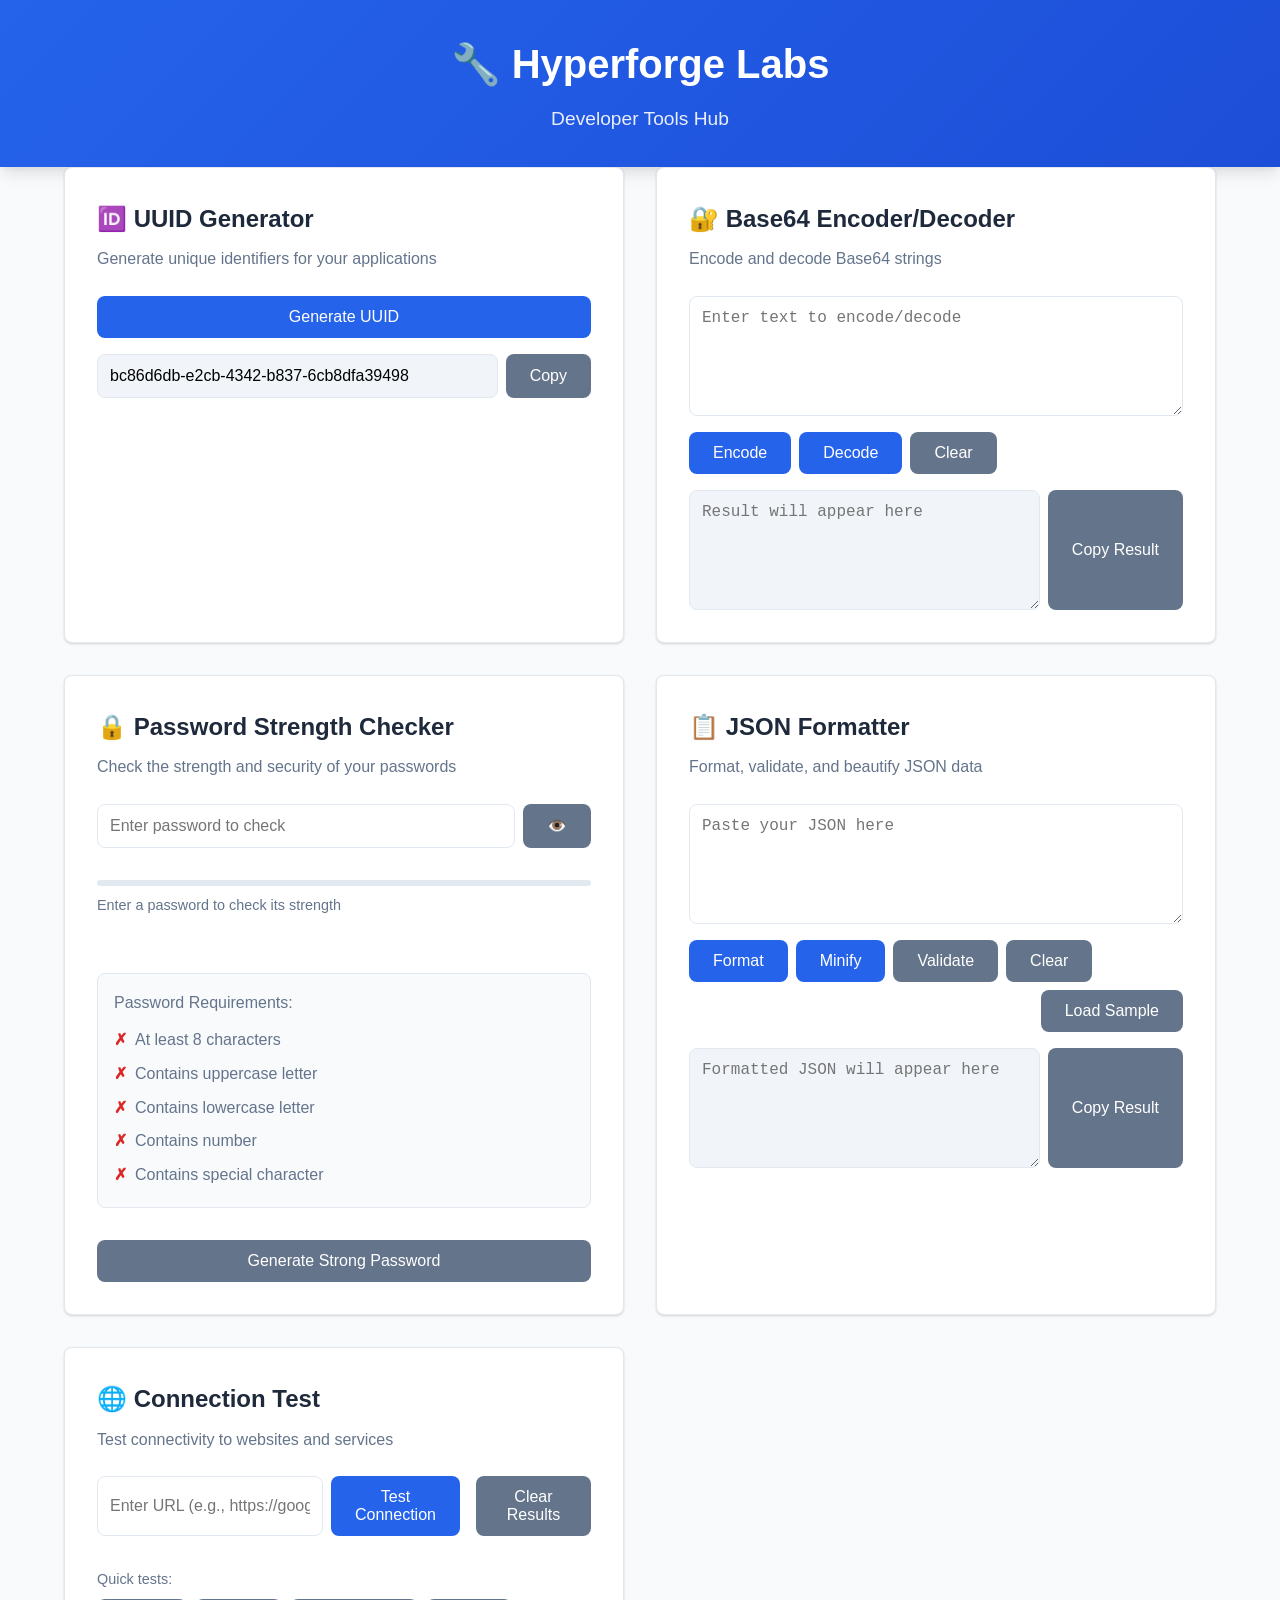
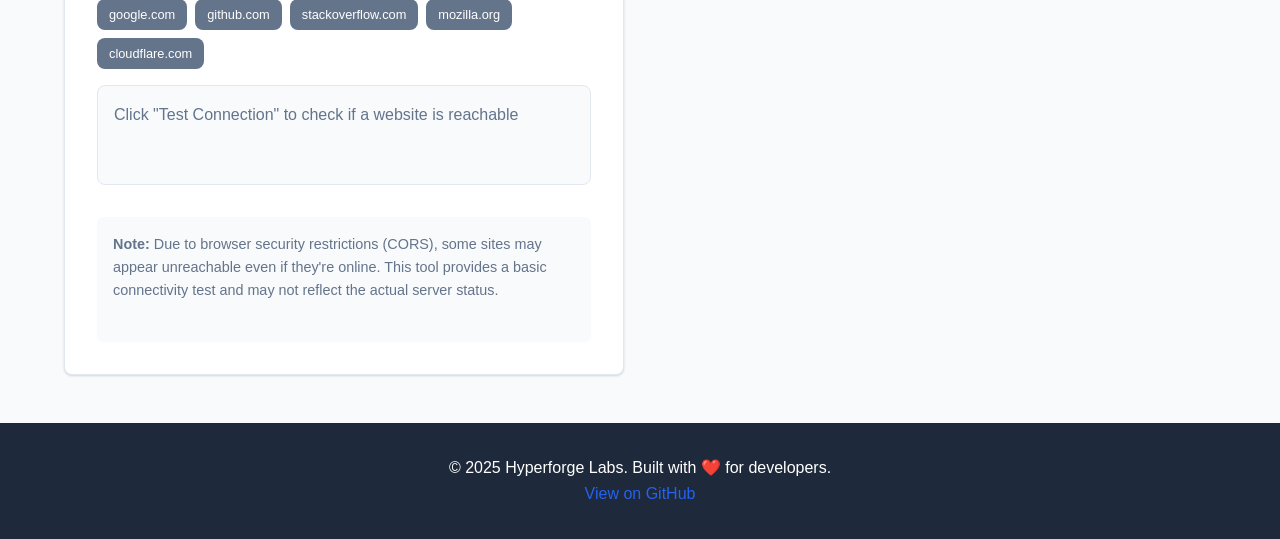
==== index.html @ ff6b42f8 "Initial commit: Hyperforge Labs Developer Tools Hub 🔧 Features included: - UUID Generator with copy " ====
<!DOCTYPE html>
<html lang="en">

<head>
    <meta charset="UTF-8">
    <meta name="viewport" content="width=device-width, initial-scale=1.0">
    <title>Hyperforge Labs – Developer Tools Hub</title>
    <link rel="stylesheet" href="css/styles.css">
    <link rel="icon" type="image/svg+xml" href="favicon.svg">
    <link rel="manifest" href="manifest.json">
    <meta name="description" content="A collection of essential developer tools by Hyperforge Labs">
    <meta name="theme-color" content="#2563eb">
</head>

<body>
    <header>
        <div class="container">
            <h1>🔧 Hyperforge Labs</h1>
            <p class="subtitle">Developer Tools Hub</p>
        </div>
    </header>

    <main class="container">
        <!-- UUID Generator Tool -->
        <section class="tool-card">
            <h2>🆔 UUID Generator</h2>
            <p>Generate unique identifiers for your applications</p>
            <div class="tool-content">
                <button id="generateUuid" class="btn btn-primary">Generate UUID</button>
                <div class="result-container">
                    <input type="text" id="uuidResult" readonly placeholder="Click generate to create a UUID">
                    <button id="copyUuid" class="btn btn-secondary">Copy</button>
                </div>
            </div>
        </section>

        <!-- Base64 Encoder/Decoder Tool -->
        <section class="tool-card">
            <h2>🔐 Base64 Encoder/Decoder</h2>
            <p>Encode and decode Base64 strings</p>
            <div class="tool-content">
                <div class="input-group">
                    <textarea id="base64Input" placeholder="Enter text to encode/decode"></textarea>
                </div>
                <div class="button-group">
                    <button id="encodeBase64" class="btn btn-primary">Encode</button>
                    <button id="decodeBase64" class="btn btn-primary">Decode</button>
                    <button id="clearBase64" class="btn btn-secondary">Clear</button>
                </div>
                <div class="result-container">
                    <textarea id="base64Result" readonly placeholder="Result will appear here"></textarea>
                    <button id="copyBase64" class="btn btn-secondary">Copy Result</button>
                </div>
            </div>
        </section>

        <!-- Password Strength Checker -->
        <section class="tool-card">
            <h2>🔒 Password Strength Checker</h2>
            <p>Check the strength and security of your passwords</p>
            <div class="tool-content">
                <div class="input-group">
                    <input type="password" id="passwordInput" placeholder="Enter password to check">
                    <button id="togglePassword" class="btn btn-secondary">👁️</button>
                </div>
                <div class="password-strength">
                    <div class="strength-bar" id="strengthBar"></div>
                    <p class="strength-text" id="strengthText">Enter a password to check its strength</p>
                </div>
                <div class="password-requirements" id="passwordRequirements">
                    <p>Password Requirements:</p>
                    <ul>
                        <li id="length">At least 8 characters</li>
                        <li id="uppercase">Contains uppercase letter</li>
                        <li id="lowercase">Contains lowercase letter</li>
                        <li id="number">Contains number</li>
                        <li id="special">Contains special character</li>
                    </ul>
                </div>
            </div>
        </section>

        <!-- JSON Formatter -->
        <section class="tool-card">
            <h2>📋 JSON Formatter</h2>
            <p>Format, validate, and beautify JSON data</p>
            <div class="tool-content">
                <div class="input-group">
                    <textarea id="jsonInput" placeholder="Paste your JSON here"></textarea>
                </div>
                <div class="button-group">
                    <button id="formatJson" class="btn btn-primary">Format</button>
                    <button id="minifyJson" class="btn btn-primary">Minify</button>
                    <button id="validateJson" class="btn btn-secondary">Validate</button>
                    <button id="clearJson" class="btn btn-secondary">Clear</button>
                </div>
                <div class="result-container">
                    <textarea id="jsonResult" readonly placeholder="Formatted JSON will appear here"></textarea>
                    <button id="copyJson" class="btn btn-secondary">Copy Result</button>
                </div>
                <div id="jsonError" class="error-message"></div>
            </div>
        </section>

        <!-- Ping Test Frontend -->
        <section class="tool-card">
            <h2>🌐 Connection Test</h2>
            <p>Test connectivity to websites and services</p>
            <div class="tool-content">
                <div class="input-group">
                    <input type="url" id="pingUrl" placeholder="Enter URL (e.g., https://google.com)">
                    <button id="testConnection" class="btn btn-primary">Test Connection</button>
                </div>
                <div class="ping-results" id="pingResults">
                    <p>Click "Test Connection" to check if a website is reachable</p>
                </div>
            </div>
        </section>
    </main>

    <footer>
        <div class="container">
            <p>&copy; 2025 Hyperforge Labs. Built with ❤️ for developers.</p>
            <p><a href="https://github.com/hyperforge-labs/dev-tools-hub" target="_blank">View on GitHub</a></p>
        </div>
    </footer>

    <script src="js/uuid.js"></script>
    <script src="js/base64.js"></script>
    <script src="js/password-checker.js"></script>
    <script src="js/json-formatter.js"></script>
    <script src="js/ping-test.js"></script>
</body>

</html>
---- css/styles.css ----
/* Hyperforge Labs Developer Tools Hub Styles */

* {
    margin: 0;
    padding: 0;
    box-sizing: border-box;
}

:root {
    --primary-color: #2563eb;
    --primary-hover: #1d4ed8;
    --secondary-color: #64748b;
    --success-color: #059669;
    --warning-color: #d97706;
    --error-color: #dc2626;
    --background-color: #f8fafc;
    --card-background: #ffffff;
    --text-primary: #1e293b;
    --text-secondary: #64748b;
    --border-color: #e2e8f0;
    --border-radius: 8px;
    --shadow: 0 1px 3px 0 rgba(0, 0, 0, 0.1), 0 1px 2px 0 rgba(0, 0, 0, 0.06);
    --shadow-lg: 0 10px 15px -3px rgba(0, 0, 0, 0.1), 0 4px 6px -2px rgba(0, 0, 0, 0.05);
}

body {
    font-family: -apple-system, BlinkMacSystemFont, 'Segoe UI', 'Roboto', sans-serif;
    line-height: 1.6;
    color: var(--text-primary);
    background-color: var(--background-color);
    min-height: 100vh;
}

.container {
    max-width: 1200px;
    margin: 0 auto;
    padding: 0 1.5rem;
}

/* Header Styles */
header {
    background: linear-gradient(135deg, var(--primary-color), var(--primary-hover));
    color: white;
    padding: 2rem 0;
    text-align: center;
    box-shadow: var(--shadow-lg);
}

header h1 {
    font-size: 2.5rem;
    font-weight: 700;
    margin-bottom: 0.5rem;
}

.subtitle {
    font-size: 1.2rem;
    opacity: 0.9;
}

/* Main Content */
main {
    padding: 3rem 0;
    display: grid;
    grid-template-columns: repeat(auto-fit, minmax(500px, 1fr));
    gap: 2rem;
}

/* Tool Card Styles */
.tool-card {
    background: var(--card-background);
    padding: 2rem;
    border-radius: var(--border-radius);
    box-shadow: var(--shadow);
    border: 1px solid var(--border-color);
    transition: transform 0.2s ease, box-shadow 0.2s ease;
}

.tool-card:hover {
    transform: translateY(-2px);
    box-shadow: var(--shadow-lg);
}

.tool-card h2 {
    font-size: 1.5rem;
    margin-bottom: 0.5rem;
    color: var(--text-primary);
}

.tool-card p {
    color: var(--text-secondary);
    margin-bottom: 1.5rem;
}

.tool-content {
    display: flex;
    flex-direction: column;
    gap: 1rem;
}

/* Input Styles */
.input-group {
    display: flex;
    gap: 0.5rem;
    align-items: stretch;
}

input[type="text"],
input[type="password"],
input[type="url"],
textarea {
    flex: 1;
    padding: 0.75rem;
    border: 1px solid var(--border-color);
    border-radius: var(--border-radius);
    font-size: 1rem;
    transition: border-color 0.2s ease, box-shadow 0.2s ease;
}

input:focus,
textarea:focus {
    outline: none;
    border-color: var(--primary-color);
    box-shadow: 0 0 0 3px rgba(37, 99, 235, 0.1);
}

textarea {
    min-height: 120px;
    resize: vertical;
    font-family: 'Monaco', 'Menlo', 'Ubuntu Mono', monospace;
}

/* Button Styles */
.btn {
    padding: 0.75rem 1.5rem;
    border: none;
    border-radius: var(--border-radius);
    font-size: 1rem;
    font-weight: 500;
    cursor: pointer;
    transition: all 0.2s ease;
    text-decoration: none;
    display: inline-block;
    text-align: center;
}

.btn-primary {
    background-color: var(--primary-color);
    color: white;
}

.btn-primary:hover {
    background-color: var(--primary-hover);
    transform: translateY(-1px);
}

.btn-secondary {
    background-color: var(--secondary-color);
    color: white;
}

.btn-secondary:hover {
    background-color: #475569;
    transform: translateY(-1px);
}

.button-group {
    display: flex;
    gap: 0.5rem;
    flex-wrap: wrap;
}

/* Result Container */
.result-container {
    display: flex;
    gap: 0.5rem;
    align-items: stretch;
}

.result-container input,
.result-container textarea {
    flex: 1;
    background-color: #f1f5f9;
}

/* Password Strength Styles */
.password-strength {
    margin: 1rem 0;
}

.strength-bar {
    height: 6px;
    background-color: var(--border-color);
    border-radius: 3px;
    margin-bottom: 0.5rem;
    overflow: hidden;
}

.strength-bar::after {
    content: '';
    display: block;
    height: 100%;
    width: 0;
    transition: width 0.3s ease, background-color 0.3s ease;
    border-radius: 3px;
}

.strength-bar.weak::after {
    width: 25%;
    background-color: var(--error-color);
}

.strength-bar.fair::after {
    width: 50%;
    background-color: var(--warning-color);
}

.strength-bar.good::after {
    width: 75%;
    background-color: #eab308;
}

.strength-bar.strong::after {
    width: 100%;
    background-color: var(--success-color);
}

.strength-text {
    font-size: 0.9rem;
    font-weight: 500;
}

/* Password Requirements */
.password-requirements {
    background-color: #f8fafc;
    padding: 1rem;
    border-radius: var(--border-radius);
    border: 1px solid var(--border-color);
}

.password-requirements p {
    margin-bottom: 0.5rem;
    font-weight: 500;
}

.password-requirements ul {
    list-style: none;
}

.password-requirements li {
    padding: 0.25rem 0;
    position: relative;
    color: var(--text-secondary);
}

.password-requirements li::before {
    content: '✗';
    color: var(--error-color);
    font-weight: bold;
    margin-right: 0.5rem;
}

.password-requirements li.valid {
    color: var(--success-color);
}

.password-requirements li.valid::before {
    content: '✓';
    color: var(--success-color);
}

/* Error Messages */
.error-message {
    color: var(--error-color);
    font-size: 0.9rem;
    margin-top: 0.5rem;
    padding: 0.5rem;
    background-color: #fef2f2;
    border: 1px solid #fecaca;
    border-radius: var(--border-radius);
    display: none;
}

.error-message.show {
    display: block;
}

/* Ping Results */
.ping-results {
    background-color: #f8fafc;
    padding: 1rem;
    border-radius: var(--border-radius);
    border: 1px solid var(--border-color);
    min-height: 100px;
}

.ping-result {
    display: flex;
    align-items: center;
    gap: 0.5rem;
    margin-bottom: 0.5rem;
}

.ping-result.success {
    color: var(--success-color);
}

.ping-result.error {
    color: var(--error-color);
}

.ping-result.loading {
    color: var(--text-secondary);
}

/* Footer */
footer {
    background-color: var(--text-primary);
    color: white;
    text-align: center;
    padding: 2rem 0;
    margin-top: 3rem;
}

footer a {
    color: var(--primary-color);
    text-decoration: none;
}

footer a:hover {
    text-decoration: underline;
}

/* Loading Animation */
.loading {
    display: inline-block;
    width: 20px;
    height: 20px;
    border: 3px solid #f3f3f3;
    border-top: 3px solid var(--primary-color);
    border-radius: 50%;
    animation: spin 1s linear infinite;
}

@keyframes spin {
    0% {
        transform: rotate(0deg);
    }

    100% {
        transform: rotate(360deg);
    }
}

/* Responsive Design */
@media (max-width: 768px) {
    main {
        grid-template-columns: 1fr;
        gap: 1.5rem;
        padding: 2rem 0;
    }

    .tool-card {
        padding: 1.5rem;
    }

    header h1 {
        font-size: 2rem;
    }

    .button-group {
        flex-direction: column;
    }

    .result-container {
        flex-direction: column;
    }

    .input-group {
        flex-direction: column;
    }
}

@media (max-width: 480px) {
    .container {
        padding: 0 1rem;
    }

    .tool-card {
        padding: 1rem;
    }

    header h1 {
        font-size: 1.8rem;
    }

    .subtitle {
        font-size: 1rem;
    }
}
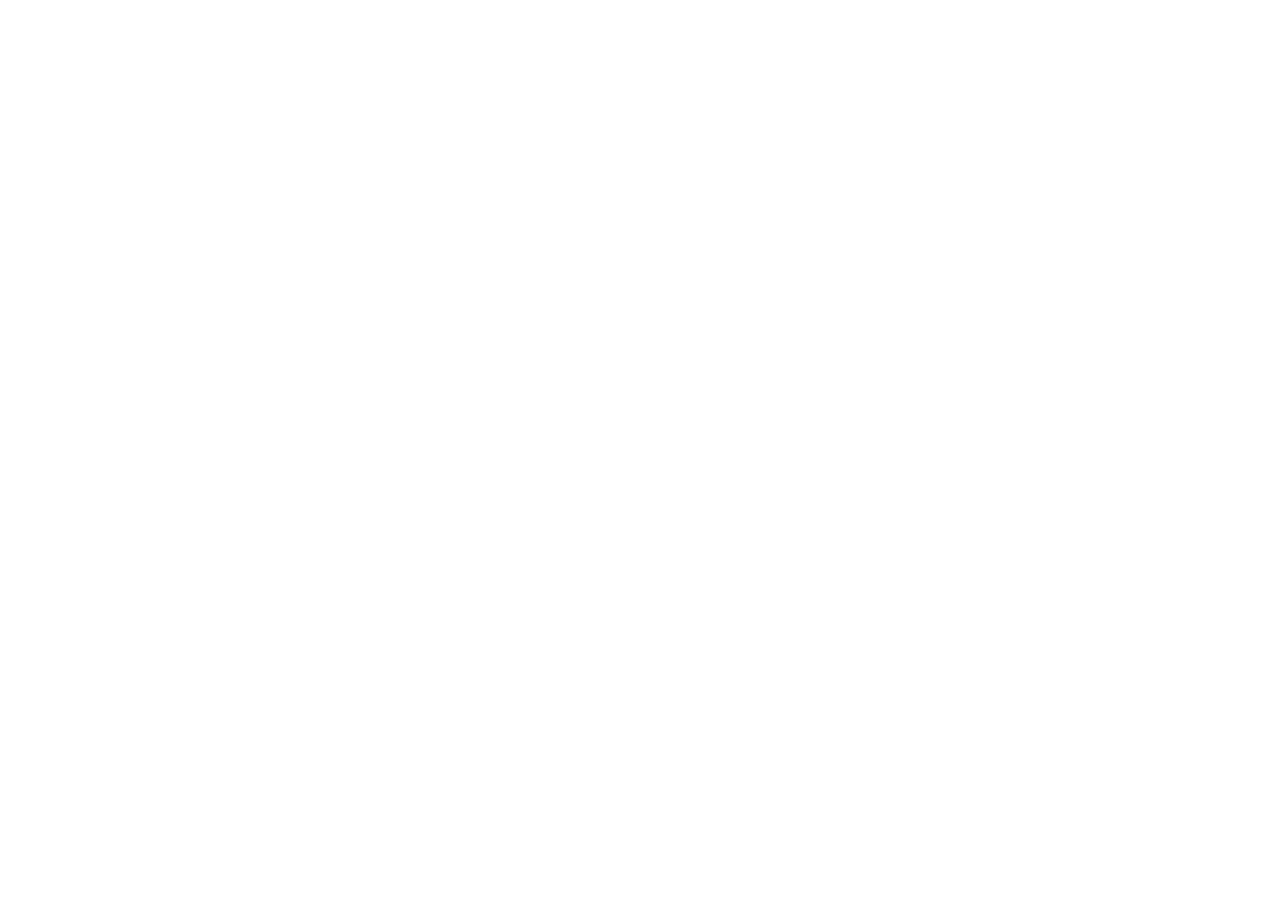
==== commit 9093d641: "Add client-side HTTPS redirect for security 🔒 Security enhancement: - Added JavaScript to automatica" ====
--- a/index.html
+++ b/index.html
@@ -10,6 +10,13 @@
     <link rel="manifest" href="manifest.json">
     <meta name="description" content="A collection of essential developer tools by Hyperforge Labs">
     <meta name="theme-color" content="#2563eb">
+    
+    <!-- Force HTTPS redirect if accessed via HTTP -->
+    <script>
+        if (location.protocol !== 'https:' && location.hostname !== 'localhost' && location.hostname !== '127.0.0.1') {
+            location.replace('https:' + window.location.href.substring(window.location.protocol.length));
+        }
+    </script>
 </head>
 
 <body>
